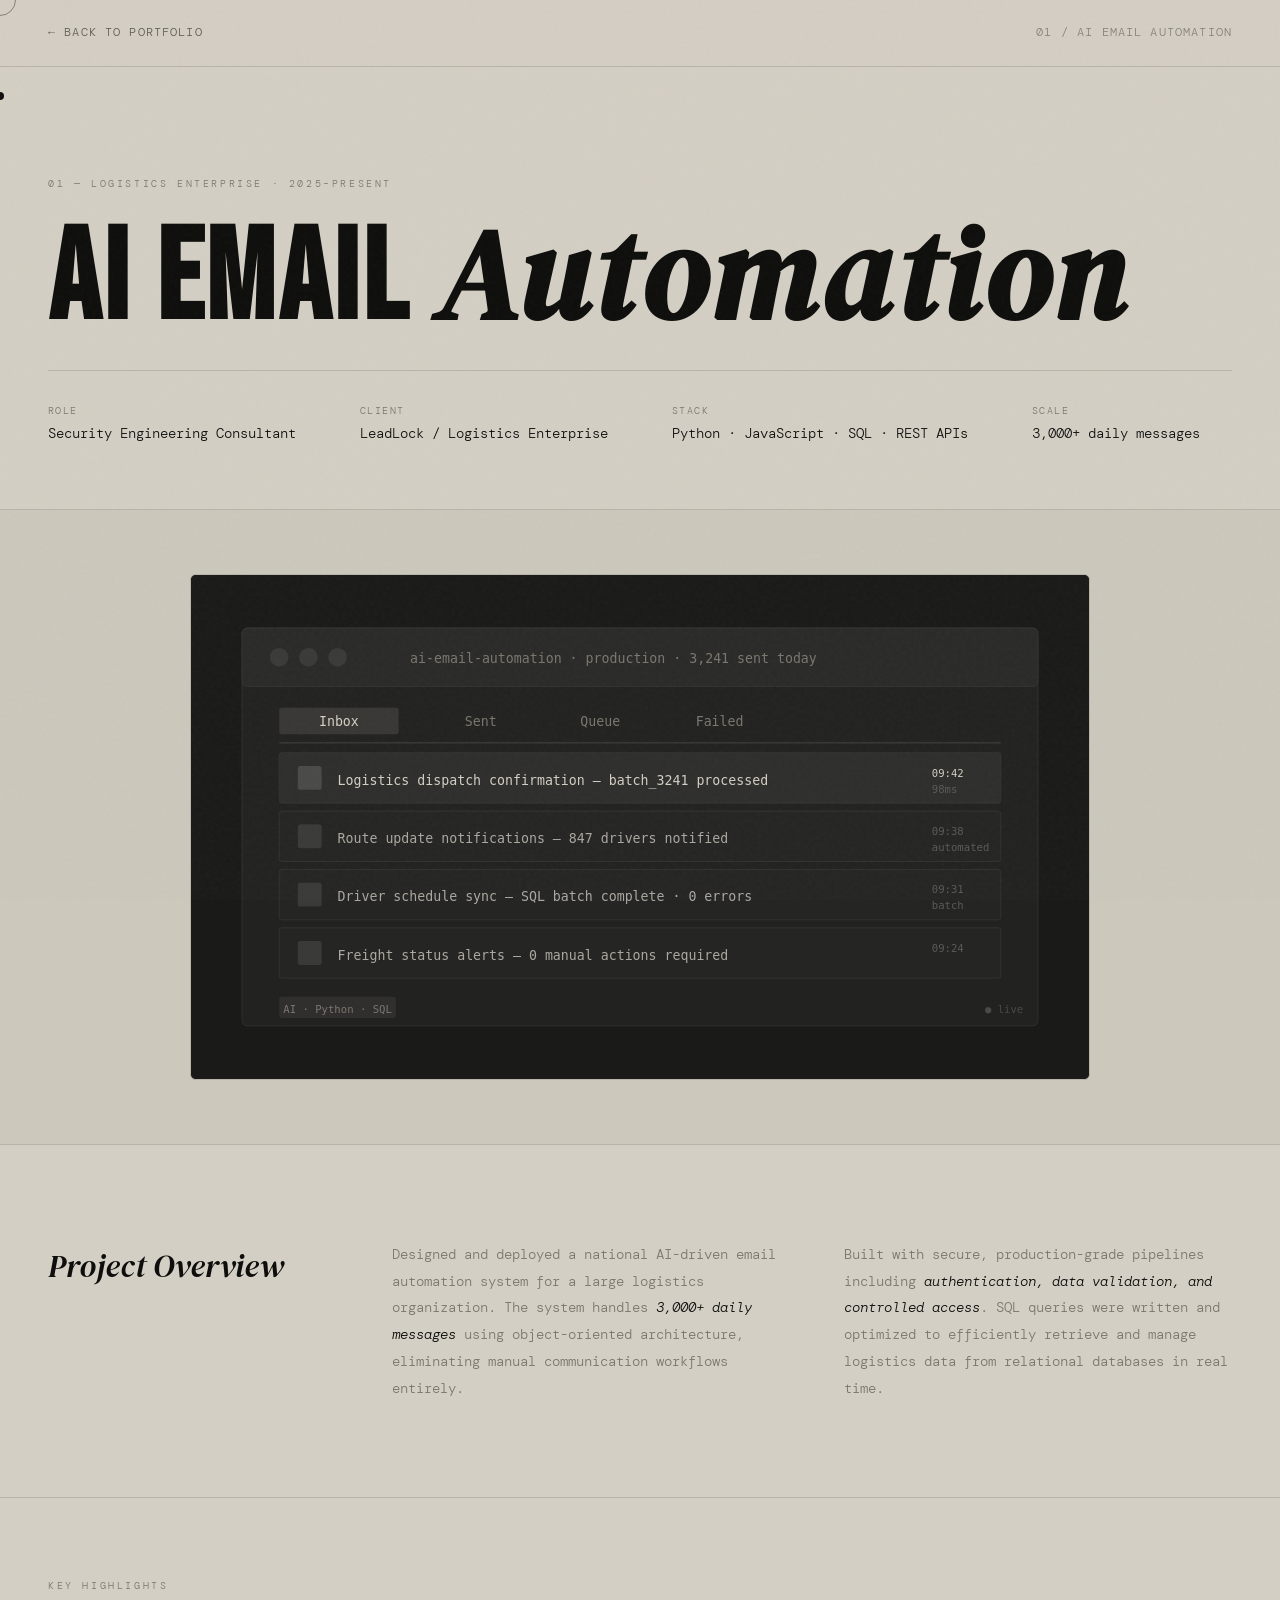
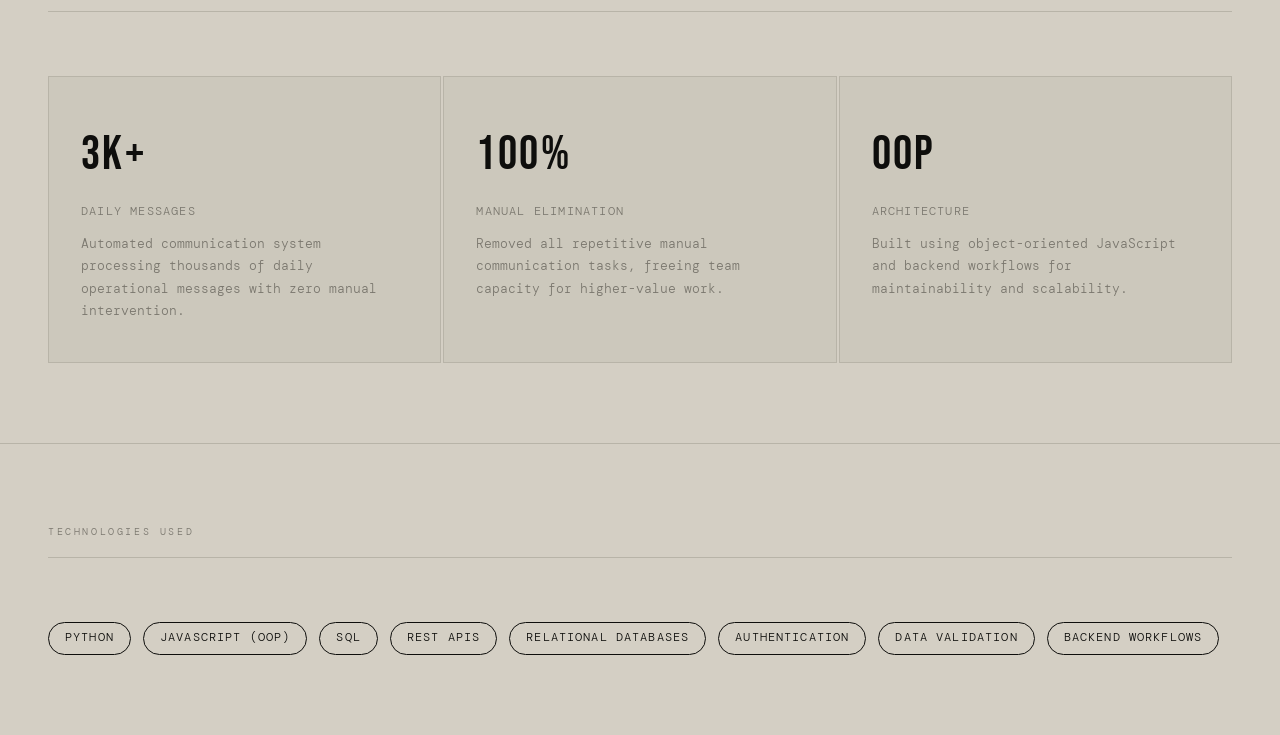
==== project-ai-email.html @ 9f9f5389 "Design" ====
<!DOCTYPE html>
<html lang="en">
<head>
  <meta charset="UTF-8" />
  <meta name="viewport" content="width=device-width, initial-scale=1.0" />
  <title>AI Email Automation — Gavin Sturm</title>
  <link rel="preconnect" href="https://fonts.googleapis.com" />
  <link rel="preconnect" href="https://fonts.gstatic.com" crossorigin />
  <link href="https://fonts.googleapis.com/css2?family=Bebas+Neue&family=DM+Serif+Display:ital@0;1&family=DM+Mono:wght@300;400&display=swap" rel="stylesheet" />
  <link rel="stylesheet" href="assets/style.css" />
</head>
<body class="project-page">
  <div class="cursor" id="cursor"></div>
  <div class="cursor-ring" id="cursor-ring"></div>
  <nav class="back-nav">
    <a class="back-link" href="index.html">← Back to Portfolio</a>
    <span class="back-link" style="opacity:0.4">01 / AI Email Automation</span>
  </nav>

  <div class="project-hero">
    <p class="project-kicker">01 — Logistics Enterprise · 2025–Present</p>
    <h1 class="project-title">AI Email <em>Automation</em></h1>
    <div class="project-meta-row">
      <div class="project-meta-item">
        <span class="project-meta-label">Role</span>
        <span class="project-meta-val">Security Engineering Consultant</span>
      </div>
      <div class="project-meta-item">
        <span class="project-meta-label">Client</span>
        <span class="project-meta-val">LeadLock / Logistics Enterprise</span>
      </div>
      <div class="project-meta-item">
        <span class="project-meta-label">Stack</span>
        <span class="project-meta-val">Python · JavaScript · SQL · REST APIs</span>
      </div>
      <div class="project-meta-item">
        <span class="project-meta-label">Scale</span>
        <span class="project-meta-val">3,000+ daily messages</span>
      </div>
    </div>
  </div>

  <div class="project-visual">
    <div class="project-mockup" style="background:#1a1a18;padding:0;overflow:hidden">
      <img src="images/project-ai-email.svg" alt="AI Email Automation" style="width:100%;height:100%;object-fit:cover;display:block"/>
    </div>
  </div>

  <div class="project-overview">
    <div class="overview-grid">
      <h2 class="overview-heading">Project Overview</h2>
      <p class="overview-text">Designed and deployed a national AI-driven email automation system for a large logistics organization. The system handles <em>3,000+ daily messages</em> using object-oriented architecture, eliminating manual communication workflows entirely.</p>
      <p class="overview-text">Built with secure, production-grade pipelines including <em>authentication, data validation, and controlled access</em>. SQL queries were written and optimized to efficiently retrieve and manage logistics data from relational databases in real time.</p>
    </div>
  </div>

  <div class="project-highlights">
    <div class="section-label">Key Highlights</div>
    <div class="highlights-grid">
      <div class="highlight-card">
        <div class="highlight-num">3K+</div>
        <div class="highlight-label">Daily Messages</div>
        <div class="highlight-desc">Automated communication system processing thousands of daily operational messages with zero manual intervention.</div>
      </div>
      <div class="highlight-card">
        <div class="highlight-num">100%</div>
        <div class="highlight-label">Manual Elimination</div>
        <div class="highlight-desc">Removed all repetitive manual communication tasks, freeing team capacity for higher-value work.</div>
      </div>
      <div class="highlight-card">
        <div class="highlight-num">OOP</div>
        <div class="highlight-label">Architecture</div>
        <div class="highlight-desc">Built using object-oriented JavaScript and backend workflows for maintainability and scalability.</div>
      </div>
    </div>
  </div>

  <div class="project-tech">
    <div class="section-label">Technologies Used</div>
    <div class="tech-list">
      <span class="tech-pill">Python</span>
      <span class="tech-pill">JavaScript (OOP)</span>
      <span class="tech-pill">SQL</span>
      <span class="tech-pill">REST APIs</span>
      <span class="tech-pill">Relational Databases</span>
      <span class="tech-pill">Authentication</span>
      <span class="tech-pill">Data Validation</span>
      <span class="tech-pill">Backend Workflows</span>
    </div>
  </div>

  <script src="assets/main.js"></script>
</body>
</html>
---- assets/style.css ----
/* =============================================
   GAVIN STURM — PORTFOLIO v2
   Beige editorial aesthetic (designisfunny.co)
============================================= */

:root {
  --bg: #d4cfc4;
  --bg2: #ccc8bc;
  --fg: #0e0e0c;
  --muted: #7a776e;
  --border: #b8b4a8;
  --accent: #0e0e0c;
  --highlight: #e8e4d8;
  --serif: 'DM Serif Display', Georgia, serif;
  --mono: 'DM Mono', 'Courier New', monospace;
  --display: 'Bebas Neue', sans-serif;
  --ease: cubic-bezier(0.16, 1, 0.3, 1);
  --grain: url("data:image/svg+xml,%3Csvg viewBox='0 0 256 256' xmlns='http://www.w3.org/2000/svg'%3E%3Cfilter id='noise'%3E%3CfeTurbulence type='fractalNoise' baseFrequency='0.9' numOctaves='4' stitchTiles='stitch'/%3E%3C/filter%3E%3Crect width='100%25' height='100%25' filter='url(%23noise)' opacity='0.08'/%3E%3C/svg%3E");
}

*, *::before, *::after { box-sizing: border-box; margin: 0; padding: 0; }

html { scroll-behavior: smooth; font-size: 16px; }

body {
  background: var(--bg);
  color: var(--fg);
  font-family: var(--mono);
  font-weight: 300;
  line-height: 1.6;
  overflow-x: hidden;
  cursor: none;
}

body::before {
  content: '';
  position: fixed;
  inset: 0;
  background-image: var(--grain);
  pointer-events: none;
  z-index: 9999;
  opacity: 0.4;
}

/* CURSOR */
.cursor {
  position: fixed;
  width: 8px; height: 8px;
  background: var(--fg);
  border-radius: 50%;
  pointer-events: none;
  z-index: 9998;
  transform: translate(-50%, -50%);
  transition: width 0.3s var(--ease), height 0.3s var(--ease);
}
.cursor-ring {
  position: fixed;
  width: 32px; height: 32px;
  border: 1px solid var(--fg);
  border-radius: 50%;
  pointer-events: none;
  z-index: 9997;
  transform: translate(-50%, -50%);
  transition: width 0.3s var(--ease), height 0.3s var(--ease);
  opacity: 0.4;
}
.cursor.big { width: 16px; height: 16px; }
.cursor-ring.big { width: 56px; height: 56px; opacity: 0.2; }

/* LOADER */
.loader {
  position: fixed; inset: 0;
  background: var(--bg);
  z-index: 9000;
  display: flex;
  align-items: center;
  justify-content: center;
  transition: opacity 0.7s var(--ease), visibility 0.7s;
}
.loader.hidden { opacity: 0; visibility: hidden; }
.loader-text {
  font-family: var(--display);
  font-size: clamp(4rem, 14vw, 10rem);
  color: var(--fg);
  letter-spacing: 0.05em;
}

/* NAV */
.nav {
  position: fixed; top: 0; left: 0; right: 0;
  z-index: 100;
  display: flex;
  align-items: center;
  justify-content: space-between;
  padding: 1.5rem 3rem;
  transition: background 0.4s, border-color 0.4s;
  border-bottom: 1px solid transparent;
}
.nav.scrolled {
  background: rgba(212, 207, 196, 0.92);
  backdrop-filter: blur(12px);
  border-color: var(--border);
}
.nav-left {
  font-family: var(--display);
  font-size: 1.4rem;
  letter-spacing: 0.1em;
}
.nav-reg {
  font-family: var(--mono);
  font-size: 0.55rem;
  vertical-align: super;
  margin-left: 1px;
}
.nav-links { list-style: none; display: flex; gap: 2.5rem; }
.nav-links a {
  color: var(--fg);
  text-decoration: none;
  font-size: 0.72rem;
  letter-spacing: 0.1em;
  opacity: 0.5;
  transition: opacity 0.2s;
  text-transform: uppercase;
}
.nav-links a:hover, .nav-links a.active { opacity: 1; }
.nav-num { opacity: 0.6; margin-right: 2px; }

/* back link for inner pages */
.back-nav {
  position: fixed; top: 0; left: 0; right: 0;
  z-index: 100;
  display: flex;
  align-items: center;
  justify-content: space-between;
  padding: 1.5rem 3rem;
  background: rgba(212, 207, 196, 0.92);
  backdrop-filter: blur(12px);
  border-bottom: 1px solid var(--border);
}
.back-link {
  font-size: 0.72rem;
  letter-spacing: 0.1em;
  text-transform: uppercase;
  color: var(--fg);
  text-decoration: none;
  opacity: 0.6;
  transition: opacity 0.2s;
}
.back-link:hover { opacity: 1; }

/* HERO */
.hero {
  min-height: 100vh;
  display: flex;
  flex-direction: column;
  justify-content: space-between;
  padding: 12rem 3rem 3rem;
  border-bottom: 1px solid var(--border);
}
.hero-title {
  font-family: var(--display);
  font-size: clamp(5rem, 16vw, 14rem);
  line-height: 0.9;
  letter-spacing: 0.02em;
  margin-bottom: 1.5rem;
  opacity: 0;
  transform: translateY(40px);
  animation: fadeUp 1s var(--ease) 0.3s forwards;
}
.hero-title em { font-style: normal; font-family: var(--display); }
.hero-title sup {
  font-family: var(--mono);
  font-size: 0.12em;
  vertical-align: super;
}
.hero-sub {
  font-size: 0.75rem;
  letter-spacing: 0.15em;
  text-transform: uppercase;
  color: var(--muted);
  margin-bottom: 2.5rem;
  opacity: 0;
  animation: fadeUp 1s var(--ease) 0.5s forwards;
}
.hero-tagline {
  font-family: var(--serif);
  font-size: clamp(1.2rem, 2.5vw, 2rem);
  color: var(--muted);
  font-style: italic;
  opacity: 0;
  animation: fadeUp 1s var(--ease) 0.7s forwards;
}
.hero-tagline em { color: var(--fg); }
.hero-footer {
  display: flex;
  justify-content: space-between;
  font-size: 0.7rem;
  letter-spacing: 0.1em;
  color: var(--muted);
  opacity: 0;
  animation: fadeUp 1s var(--ease) 0.9s forwards;
}
@keyframes bounce { 0%,100%{transform:translateY(0)}50%{transform:translateY(5px)} }
.scroll-hint { animation: bounce 2s ease-in-out 2s infinite; }

/* SECTIONS */
.section-label {
  font-size: 0.65rem;
  letter-spacing: 0.25em;
  text-transform: uppercase;
  color: var(--muted);
  margin-bottom: 4rem;
  border-bottom: 1px solid var(--border);
  padding-bottom: 1rem;
}

/* ABOUT */
.about {
  padding: 8rem 3rem;
  border-bottom: 1px solid var(--border);
}
.about-grid {
  display: grid;
  grid-template-columns: 1fr 280px;
  gap: 5rem;
  align-items: start;
}
.about-heading {
  font-family: var(--serif);
  font-size: clamp(1.5rem, 2.8vw, 2.5rem);
  font-weight: 400;
  line-height: 1.3;
  margin-bottom: 2rem;
  max-width: 640px;
}
.about-heading em { font-style: italic; }
.about-star { font-size: 1.5rem; color: var(--muted); margin-bottom: 1.5rem; }
.about-body {
  font-size: 0.88rem;
  color: var(--muted);
  line-height: 1.9;
  max-width: 560px;
  margin-bottom: 1.2rem;
}
.about-body em { color: var(--fg); font-style: italic; }
.about-skills {
  margin-top: 3rem;
  padding-top: 2rem;
  border-top: 1px solid var(--border);
  display: flex;
  flex-direction: column;
  gap: 1rem;
}
.skill-row { display: flex; gap: 2rem; align-items: baseline; font-size: 0.75rem; }
.skill-label {
  min-width: 100px;
  text-transform: uppercase;
  letter-spacing: 0.1em;
  font-size: 0.62rem;
  color: var(--muted);
}
.skill-val { color: var(--fg); }
.about-photo-box {
  width: 100%;
  aspect-ratio: 3/4;
  background: var(--bg2);
  border: 1px solid var(--border);
  display: flex;
  align-items: center;
  justify-content: center;
  color: var(--muted);
  font-size: 0.72rem;
  letter-spacing: 0.1em;
  margin-bottom: 1.5rem;
}
.about-stat-box {
  display: flex;
  flex-direction: column;
  gap: 0;
}
.stat {
  display: flex;
  align-items: baseline;
  gap: 1rem;
  padding: 1rem 0;
  border-bottom: 1px solid var(--border);
}
.stat-num {
  font-family: var(--display);
  font-size: 2rem;
  letter-spacing: 0.05em;
}
.stat-label {
  font-size: 0.65rem;
  letter-spacing: 0.1em;
  text-transform: uppercase;
  color: var(--muted);
}

/* WORK */
.work {
  padding: 8rem 3rem;
  border-bottom: 1px solid var(--border);
}
.work-list { display: flex; flex-direction: column; }

.work-item {
  position: relative;
  display: flex;
  align-items: center;
  justify-content: space-between;
  padding: 2.5rem 0;
  border-bottom: 1px solid var(--border);
  text-decoration: none;
  color: var(--fg);
  transition: padding-left 0.4s var(--ease), background 0.3s;
  overflow: visible;
}
.work-item:first-child { border-top: 1px solid var(--border); }
.work-item:hover { padding-left: 1rem; }

.work-left { display: flex; align-items: center; gap: 2rem; flex: 1; }
.work-num {
  font-family: var(--display);
  font-size: 3rem;
  color: var(--border);
  line-height: 1;
  min-width: 3rem;
}
.work-tags-row { display: flex; gap: 0.4rem; margin-bottom: 0.4rem; flex-wrap: wrap; }
.tag {
  font-size: 0.6rem;
  letter-spacing: 0.1em;
  text-transform: uppercase;
  color: var(--muted);
  border: 1px solid var(--border);
  padding: 0.1rem 0.45rem;
  border-radius: 100px;
}
.work-title {
  font-family: var(--display);
  font-size: clamp(2rem, 4vw, 3.5rem);
  letter-spacing: 0.04em;
  line-height: 1;
  font-weight: 400;
}
.work-title em { font-family: var(--serif); font-style: italic; letter-spacing: 0; }

.work-right {
  display: flex;
  align-items: center;
  gap: 1.5rem;
  padding-left: 2rem;
}
.work-type {
  font-size: 0.72rem;
  letter-spacing: 0.08em;
  color: var(--muted);
  text-transform: uppercase;
}
.work-arrow {
  font-size: 1.3rem;
  transition: transform 0.3s var(--ease);
}
.work-item:hover .work-arrow { transform: translate(4px, -4px); }

/* HOVER IMAGE */
.work-hover-img {
  position: fixed;
  width: 340px;
  height: 240px;
  pointer-events: none;
  z-index: 500;
  opacity: 0;
  transform: scale(0.94) rotate(-2deg);
  transition: opacity 0.35s var(--ease), transform 0.35s var(--ease);
  border: 1px solid var(--border);
  overflow: hidden;
  top: 0; left: 0;
}
.work-item:hover .work-hover-img {
  opacity: 1;
  transform: scale(1) rotate(-1deg);
}
.work-img-placeholder {
  width: 100%; height: 100%;
  background: var(--bg2);
  display: flex;
  align-items: center;
  justify-content: center;
}
.img-mock {
  width: 80%;
  padding: 1.5rem;
  background: #e8e4d8;
  border-radius: 4px;
}
.img-mock.dark { background: #2a2a28; }
.mock-bar {
  height: 8px;
  background: var(--border);
  border-radius: 4px;
  margin-bottom: 1rem;
}
.mock-bar.short { width: 60%; }
.mock-lines { display: flex; flex-direction: column; gap: 0.4rem; }
.mock-line { height: 5px; background: var(--border); border-radius: 3px; opacity: 0.6; }
.mock-line.short { width: 70%; }
.mock-grid { display: grid; grid-template-columns: 1fr 1fr; gap: 0.5rem; margin-top: 0.5rem; }
.mock-cell { height: 30px; background: var(--border); border-radius: 3px; opacity: 0.5; }
.mock-nodes { display: flex; gap: 1rem; justify-content: center; margin-top: 0.5rem; }
.mock-node { width: 24px; height: 24px; border-radius: 50%; background: var(--border); opacity: 0.6; }

/* CONTACT */
.contact {
  padding: 8rem 3rem 4rem;
  min-height: 70vh;
  display: flex;
  flex-direction: column;
  justify-content: space-between;
}
.contact-heading {
  font-family: var(--display);
  font-size: clamp(4rem, 10vw, 9rem);
  letter-spacing: 0.04em;
  line-height: 0.95;
  margin-bottom: 2.5rem;
}
.contact-heading em { font-family: var(--serif); font-style: italic; letter-spacing: 0; }
.contact-email {
  display: inline-block;
  font-family: var(--serif);
  font-size: clamp(1rem, 2.5vw, 1.8rem);
  font-style: italic;
  color: var(--fg);
  text-decoration: none;
  border-bottom: 1px solid var(--fg);
  padding-bottom: 0.2rem;
  margin-bottom: 3rem;
  transition: opacity 0.2s;
}
.contact-email:hover { opacity: 0.6; }
.contact-links {
  list-style: none;
  display: flex;
  gap: 2.5rem;
  flex-wrap: wrap;
}
.contact-links a {
  color: var(--muted);
  text-decoration: none;
  font-size: 0.72rem;
  letter-spacing: 0.15em;
  text-transform: uppercase;
  border-bottom: 1px solid transparent;
  padding-bottom: 2px;
  transition: color 0.2s, border-color 0.2s;
}
.contact-links a:hover { color: var(--fg); border-color: var(--fg); }
.contact-footer {
  display: flex;
  justify-content: space-between;
  font-size: 0.65rem;
  color: var(--muted);
  letter-spacing: 0.1em;
  margin-top: 5rem;
  padding-top: 2rem;
  border-top: 1px solid var(--border);
}

/* ===========================
   PROJECT PAGES
=========================== */
.project-page { padding-top: 6rem; }

.project-hero {
  padding: 5rem 3rem 4rem;
  border-bottom: 1px solid var(--border);
}
.project-kicker {
  font-size: 0.65rem;
  letter-spacing: 0.25em;
  text-transform: uppercase;
  color: var(--muted);
  margin-bottom: 1.5rem;
}
.project-title {
  font-family: var(--display);
  font-size: clamp(3.5rem, 10vw, 9rem);
  letter-spacing: 0.03em;
  line-height: 0.9;
  margin-bottom: 2rem;
}
.project-title em { font-family: var(--serif); font-style: italic; }
.project-meta-row {
  display: flex;
  gap: 4rem;
  flex-wrap: wrap;
  padding-top: 2rem;
  border-top: 1px solid var(--border);
}
.project-meta-item { display: flex; flex-direction: column; gap: 0.3rem; }
.project-meta-label {
  font-size: 0.6rem;
  letter-spacing: 0.15em;
  text-transform: uppercase;
  color: var(--muted);
}
.project-meta-val { font-size: 0.85rem; }

.project-visual {
  padding: 4rem 3rem;
  border-bottom: 1px solid var(--border);
  background: var(--bg2);
}
.project-mockup {
  width: 100%;
  max-width: 900px;
  margin: 0 auto;
  aspect-ratio: 16/9;
  background: var(--bg);
  border: 1px solid var(--border);
  border-radius: 6px;
  display: flex;
  align-items: center;
  justify-content: center;
  overflow: hidden;
  position: relative;
}
.mockup-inner {
  width: 90%;
  padding: 2rem;
}
.mockup-topbar {
  height: 10px;
  background: var(--border);
  border-radius: 5px;
  margin-bottom: 1.5rem;
  width: 40%;
}
.mockup-content { display: flex; flex-direction: column; gap: 0.6rem; }
.mockup-row { height: 6px; background: var(--border); border-radius: 3px; opacity: 0.5; }
.mockup-row.short { width: 65%; }
.mockup-row.shorter { width: 40%; }
.mockup-grid-2 { display: grid; grid-template-columns: 1fr 1fr; gap: 1rem; margin-top: 1rem; }
.mockup-card {
  background: var(--bg2);
  border: 1px solid var(--border);
  border-radius: 4px;
  padding: 1rem;
  height: 60px;
}

.project-overview {
  padding: 6rem 3rem;
  border-bottom: 1px solid var(--border);
}
.overview-grid {
  display: grid;
  grid-template-columns: 280px 1fr 1fr;
  gap: 4rem;
  align-items: start;
}
.overview-heading {
  font-family: var(--serif);
  font-size: 2rem;
  font-weight: 400;
  font-style: italic;
}
.overview-text {
  font-size: 0.88rem;
  color: var(--muted);
  line-height: 1.9;
}
.overview-text em { color: var(--fg); font-style: italic; }

.project-highlights {
  padding: 5rem 3rem;
  border-bottom: 1px solid var(--border);
}
.highlights-grid {
  display: grid;
  grid-template-columns: repeat(3, 1fr);
  gap: 2px;
  margin-top: 3rem;
}
.highlight-card {
  background: var(--bg2);
  padding: 2.5rem 2rem;
  border: 1px solid var(--border);
}
.highlight-num {
  font-family: var(--display);
  font-size: 3rem;
  letter-spacing: 0.05em;
  margin-bottom: 0.5rem;
}
.highlight-label {
  font-size: 0.75rem;
  letter-spacing: 0.1em;
  text-transform: uppercase;
  color: var(--muted);
  margin-bottom: 0.75rem;
}
.highlight-desc { font-size: 0.82rem; color: var(--muted); line-height: 1.7; }

.project-tech {
  padding: 5rem 3rem;
}
.tech-list {
  display: flex;
  flex-wrap: wrap;
  gap: 0.75rem;
  margin-top: 2rem;
}
.tech-pill {
  font-size: 0.72rem;
  letter-spacing: 0.1em;
  text-transform: uppercase;
  border: 1px solid var(--fg);
  padding: 0.4rem 1rem;
  border-radius: 100px;
  transition: background 0.2s, color 0.2s;
}
.tech-pill:hover { background: var(--fg); color: var(--bg); }

/* RESUME PAGE */
.resume-page { padding-top: 6rem; }
.resume-header {
  padding: 5rem 3rem 4rem;
  border-bottom: 1px solid var(--border);
  display: flex;
  justify-content: space-between;
  align-items: flex-end;
}
.resume-name {
  font-family: var(--display);
  font-size: clamp(3rem, 8vw, 7rem);
  letter-spacing: 0.04em;
  line-height: 0.9;
}
.resume-contact-info {
  text-align: right;
  font-size: 0.75rem;
  color: var(--muted);
  line-height: 2;
}
.resume-contact-info a { color: var(--fg); text-decoration: none; border-bottom: 1px solid var(--border); }
.resume-contact-info a:hover { border-color: var(--fg); }

.resume-body { padding: 0 3rem 6rem; }

.resume-section { padding: 3rem 0; border-bottom: 1px solid var(--border); display: grid; grid-template-columns: 220px 1fr; gap: 4rem; }
.resume-section-label {
  font-size: 0.65rem;
  letter-spacing: 0.2em;
  text-transform: uppercase;
  color: var(--muted);
  padding-top: 0.25rem;
}
.resume-entry { margin-bottom: 2.5rem; }
.resume-entry:last-child { margin-bottom: 0; }
.resume-entry-header { display: flex; justify-content: space-between; align-items: baseline; margin-bottom: 0.3rem; flex-wrap: wrap; gap: 0.5rem; }
.resume-entry-title { font-family: var(--serif); font-size: 1.2rem; font-weight: 400; font-style: italic; }
.resume-entry-date { font-size: 0.68rem; color: var(--muted); letter-spacing: 0.08em; }
.resume-entry-org { font-size: 0.75rem; text-transform: uppercase; letter-spacing: 0.1em; color: var(--muted); margin-bottom: 0.75rem; }
.resume-bullets { list-style: none; padding: 0; }
.resume-bullets li {
  font-size: 0.82rem;
  color: var(--muted);
  line-height: 1.8;
  padding-left: 1rem;
  position: relative;
  margin-bottom: 0.3rem;
}
.resume-bullets li::before { content: '—'; position: absolute; left: 0; color: var(--border); }

.resume-skills-grid { display: flex; flex-direction: column; gap: 0.75rem; }
.resume-skill-row { display: flex; gap: 1.5rem; align-items: baseline; font-size: 0.8rem; }
.resume-skill-key { min-width: 110px; font-size: 0.65rem; text-transform: uppercase; letter-spacing: 0.1em; color: var(--muted); }

.resume-certs { display: flex; flex-direction: column; gap: 0.5rem; }
.resume-cert { font-size: 0.82rem; color: var(--muted); }

/* SCROLL REVEAL */
.reveal { opacity: 0; transform: translateY(24px); transition: opacity 0.8s var(--ease), transform 0.8s var(--ease); }
.reveal.visible { opacity: 1; transform: none; }

/* ANIMATIONS */
@keyframes fadeUp { to { opacity: 1; transform: translateY(0); } }

/* RESPONSIVE */
@media (max-width: 900px) {
  .nav, .back-nav { padding: 1.25rem 1.5rem; }
  .nav-links { gap: 1.2rem; }
  .hero, .about, .work, .contact { padding-left: 1.5rem; padding-right: 1.5rem; }
  .about-grid { grid-template-columns: 1fr; }
  .about-aside { display: flex; gap: 1.5rem; }
  .about-photo-box { flex: 1; }
  .overview-grid { grid-template-columns: 1fr; gap: 2rem; }
  .highlights-grid { grid-template-columns: 1fr; gap: 1px; }
  .resume-section { grid-template-columns: 1fr; gap: 1rem; }
  .resume-header { flex-direction: column; gap: 1.5rem; align-items: flex-start; }
  .resume-contact-info { text-align: left; }
  .project-hero, .project-visual, .project-overview, .project-highlights, .project-tech { padding-left: 1.5rem; padding-right: 1.5rem; }
  .resume-body { padding-left: 1.5rem; padding-right: 1.5rem; }
}
@media (max-width: 600px) {
  .nav-links { display: none; }
  .work-title { font-size: 2rem; }
  .work-hover-img { display: none; }
}
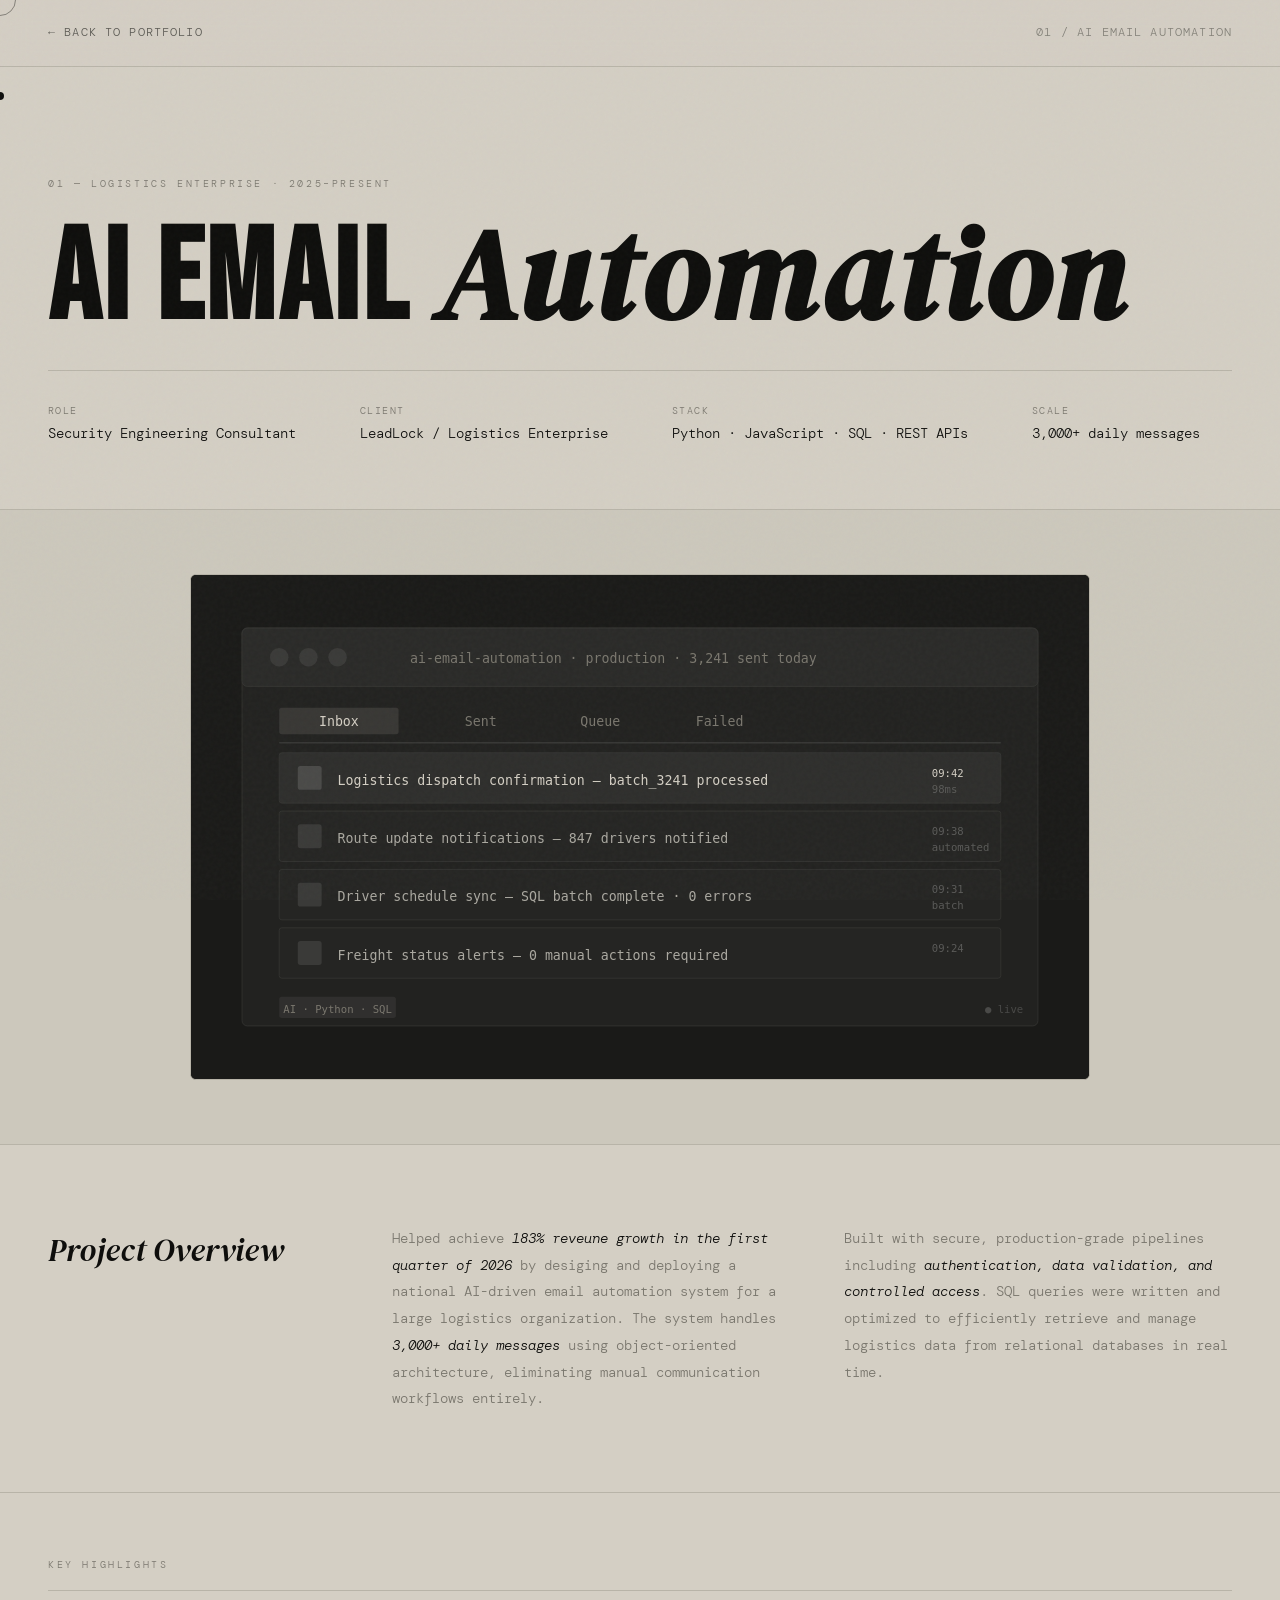
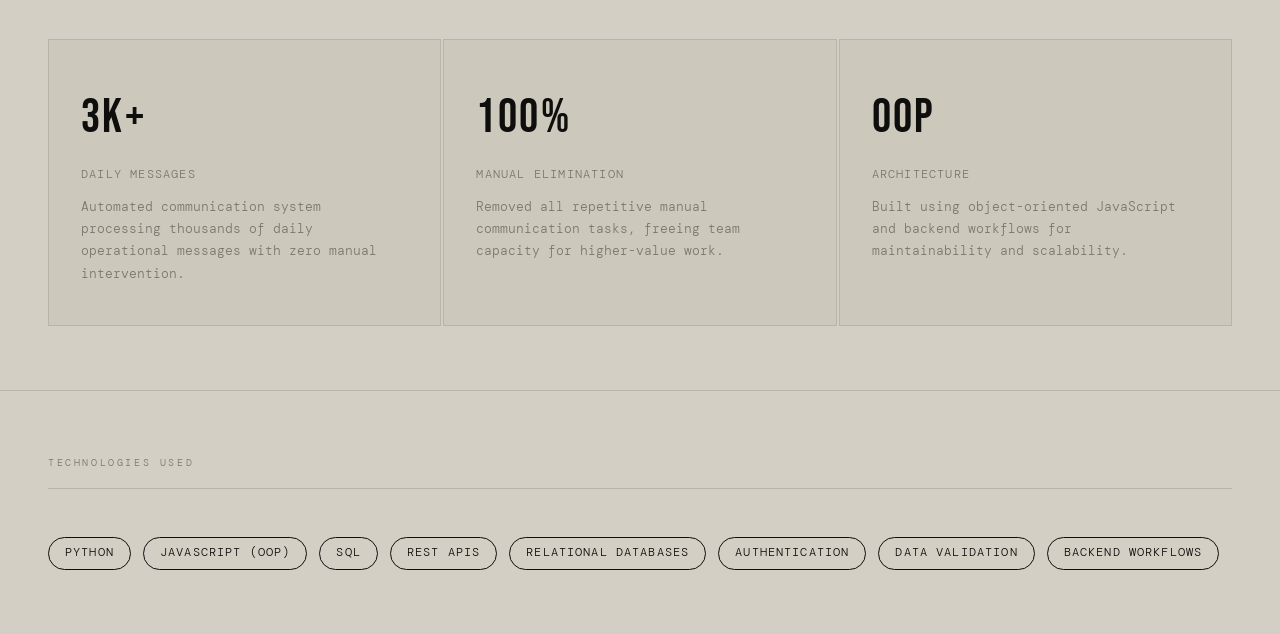
==== commit 102af6e4: "New Project" ====
--- a/project-ai-email.html
+++ b/project-ai-email.html
@@ -49,7 +49,7 @@
   <div class="project-overview">
     <div class="overview-grid">
       <h2 class="overview-heading">Project Overview</h2>
-      <p class="overview-text">Designed and deployed a national AI-driven email automation system for a large logistics organization. The system handles <em>3,000+ daily messages</em> using object-oriented architecture, eliminating manual communication workflows entirely.</p>
+      <p class="overview-text">Helped achieve <em>183% reveune growth in the first quarter of 2026</em> by desiging and deploying a national AI-driven email automation system for a large logistics organization. The system handles <em>3,000+ daily messages</em> using object-oriented architecture, eliminating manual communication workflows entirely.</p>
       <p class="overview-text">Built with secure, production-grade pipelines including <em>authentication, data validation, and controlled access</em>. SQL queries were written and optimized to efficiently retrieve and manage logistics data from relational databases in real time.</p>
     </div>
   </div>
--- a/assets/style.css
+++ b/assets/style.css
@@ -150,11 +150,11 @@
 
 /* HERO */
 .hero {
-  min-height: 100vh;
+  min-height: auto;
   display: flex;
   flex-direction: column;
-  justify-content: space-between;
-  padding: 12rem 3rem 3rem;
+  justify-content: flex-start;
+  padding: 8rem 3rem 3rem; /* reduced from 12rem */
   border-bottom: 1px solid var(--border);
 }
 .hero-title {
@@ -209,14 +209,14 @@
   letter-spacing: 0.25em;
   text-transform: uppercase;
   color: var(--muted);
-  margin-bottom: 4rem;
+  margin-bottom: 3rem; /* reduced from 4rem */
   border-bottom: 1px solid var(--border);
   padding-bottom: 1rem;
 }
 
 /* ABOUT */
 .about {
-  padding: 8rem 3rem;
+  padding: 5rem 3rem; /* reduced from 8rem */
   border-bottom: 1px solid var(--border);
 }
 .about-grid {
@@ -299,7 +299,7 @@
 
 /* WORK */
 .work {
-  padding: 8rem 3rem;
+  padding: 5rem 3rem; /* reduced from 8rem */
   border-bottom: 1px solid var(--border);
 }
 .work-list { display: flex; flex-direction: column; }
@@ -413,7 +413,7 @@
 
 /* CONTACT */
 .contact {
-  padding: 8rem 3rem 4rem;
+  padding: 5rem 3rem 4rem; /* reduced from 8rem */
   min-height: 70vh;
   display: flex;
   flex-direction: column;
@@ -552,7 +552,7 @@
 }
 
 .project-overview {
-  padding: 6rem 3rem;
+  padding: 5rem 3rem; /* reduced from 6rem */
   border-bottom: 1px solid var(--border);
 }
 .overview-grid {
@@ -575,7 +575,7 @@
 .overview-text em { color: var(--fg); font-style: italic; }
 
 .project-highlights {
-  padding: 5rem 3rem;
+  padding: 4rem 3rem; /* reduced from 5rem */
   border-bottom: 1px solid var(--border);
 }
 .highlights-grid {
@@ -605,7 +605,7 @@
 .highlight-desc { font-size: 0.82rem; color: var(--muted); line-height: 1.7; }
 
 .project-tech {
-  padding: 5rem 3rem;
+  padding: 4rem 3rem; /* reduced from 5rem */
 }
 .tech-list {
   display: flex;
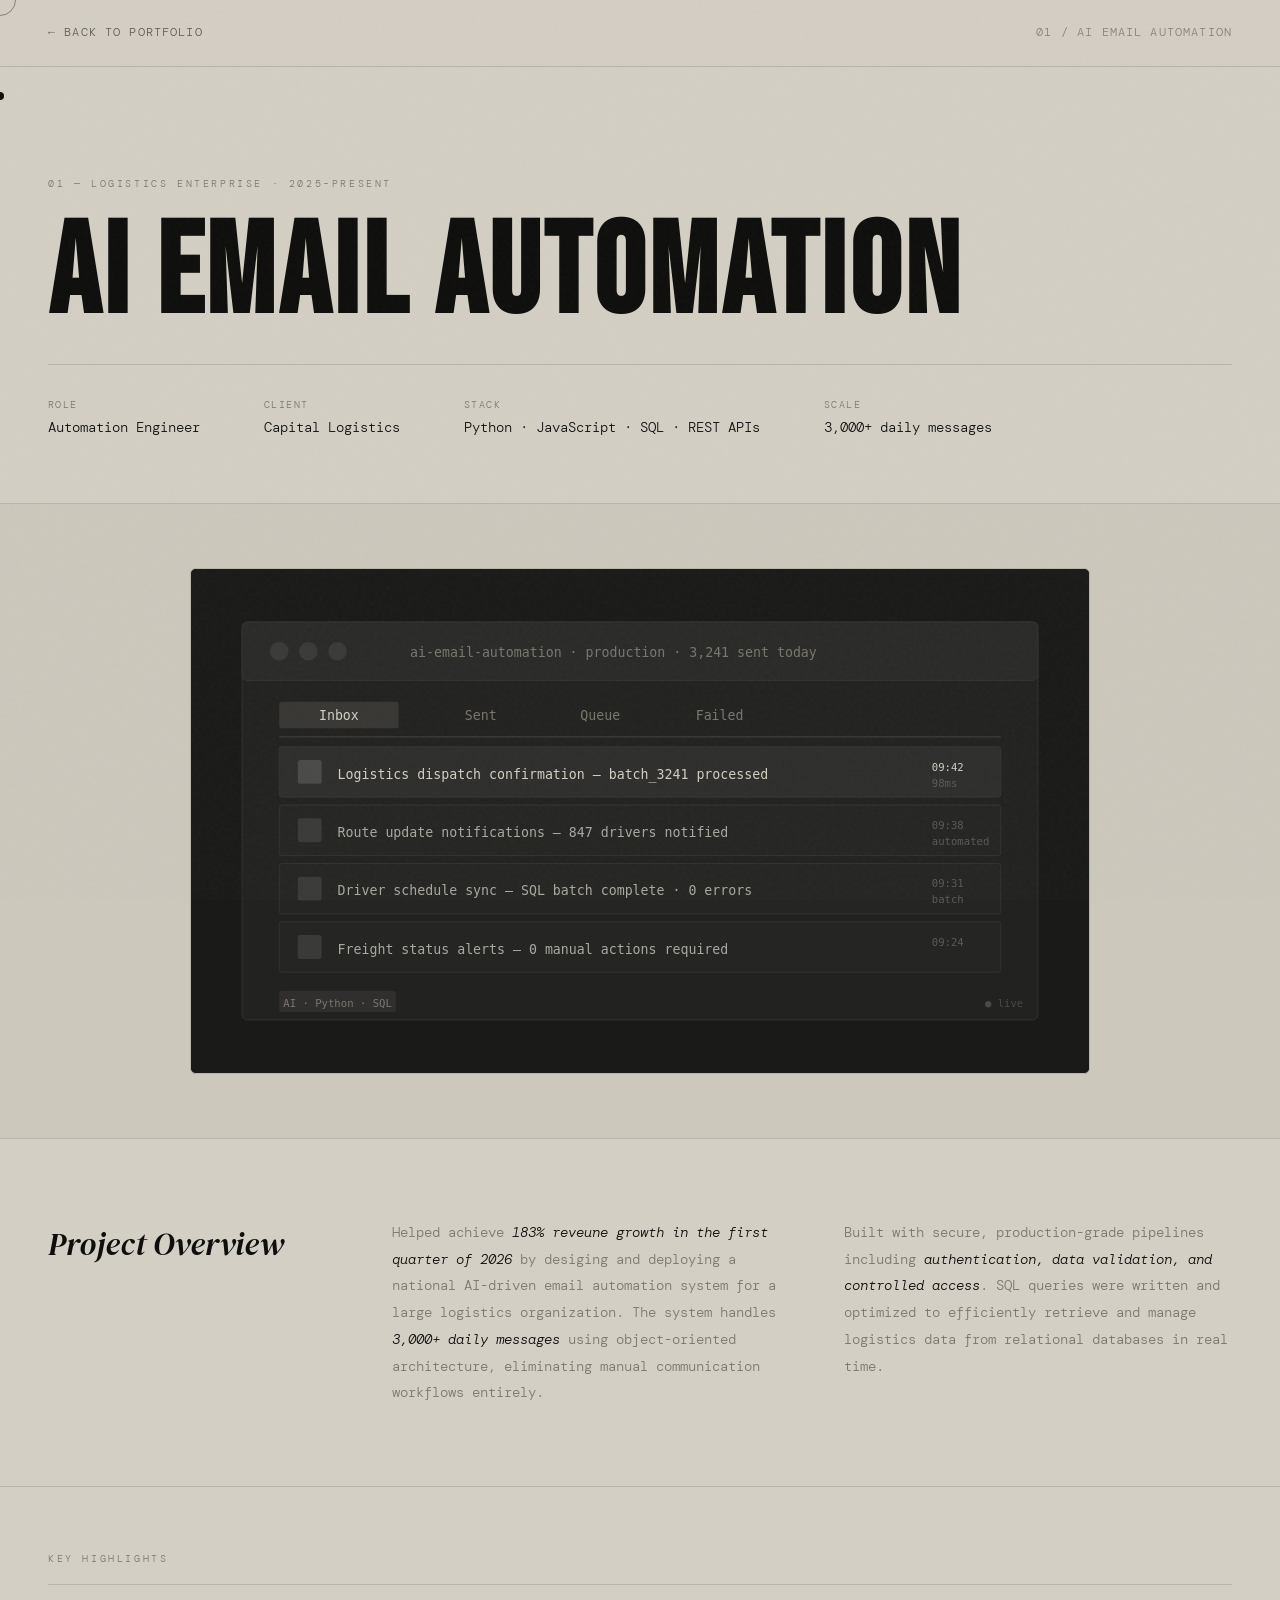
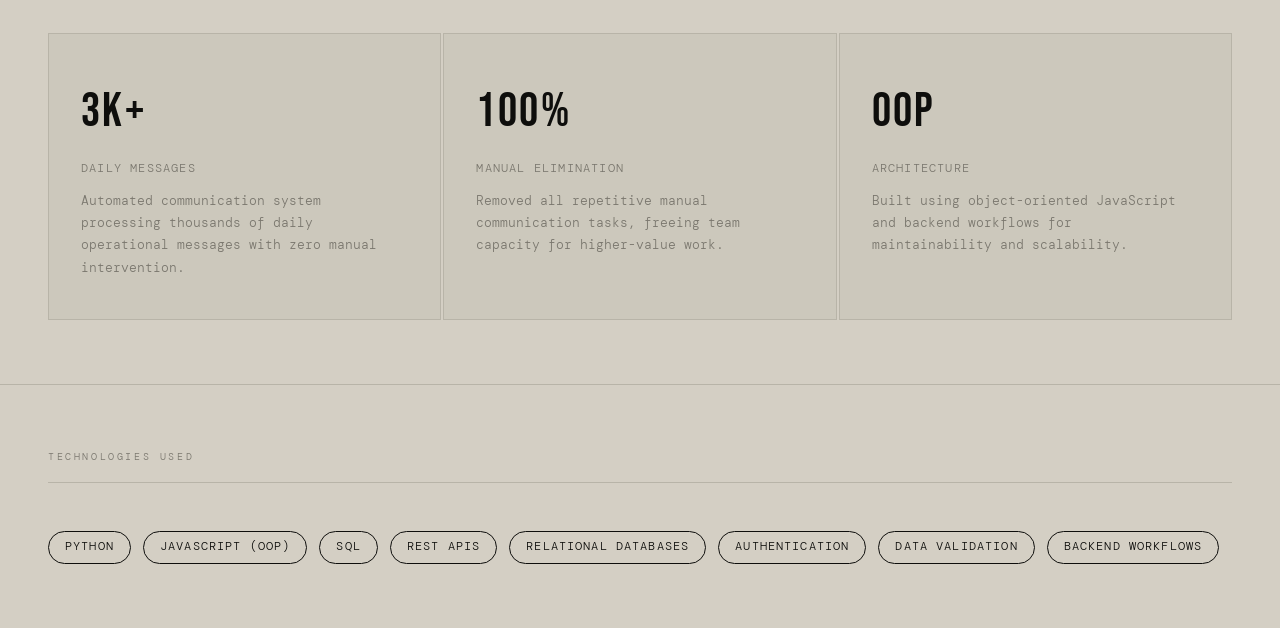
==== commit 8c58e3ce: "Update project-ai-email.html" ====
--- a/project-ai-email.html
+++ b/project-ai-email.html
@@ -19,15 +19,15 @@
 
   <div class="project-hero">
     <p class="project-kicker">01 — Logistics Enterprise · 2025–Present</p>
-    <h1 class="project-title">AI Email <em>Automation</em></h1>
+    <h1 class="project-title">AI Email Automation</h1>
     <div class="project-meta-row">
       <div class="project-meta-item">
         <span class="project-meta-label">Role</span>
-        <span class="project-meta-val">Security Engineering Consultant</span>
+        <span class="project-meta-val">Automation Engineer</span>
       </div>
       <div class="project-meta-item">
         <span class="project-meta-label">Client</span>
-        <span class="project-meta-val">LeadLock / Logistics Enterprise</span>
+        <span class="project-meta-val">Capital Logistics</span>
       </div>
       <div class="project-meta-item">
         <span class="project-meta-label">Stack</span>
